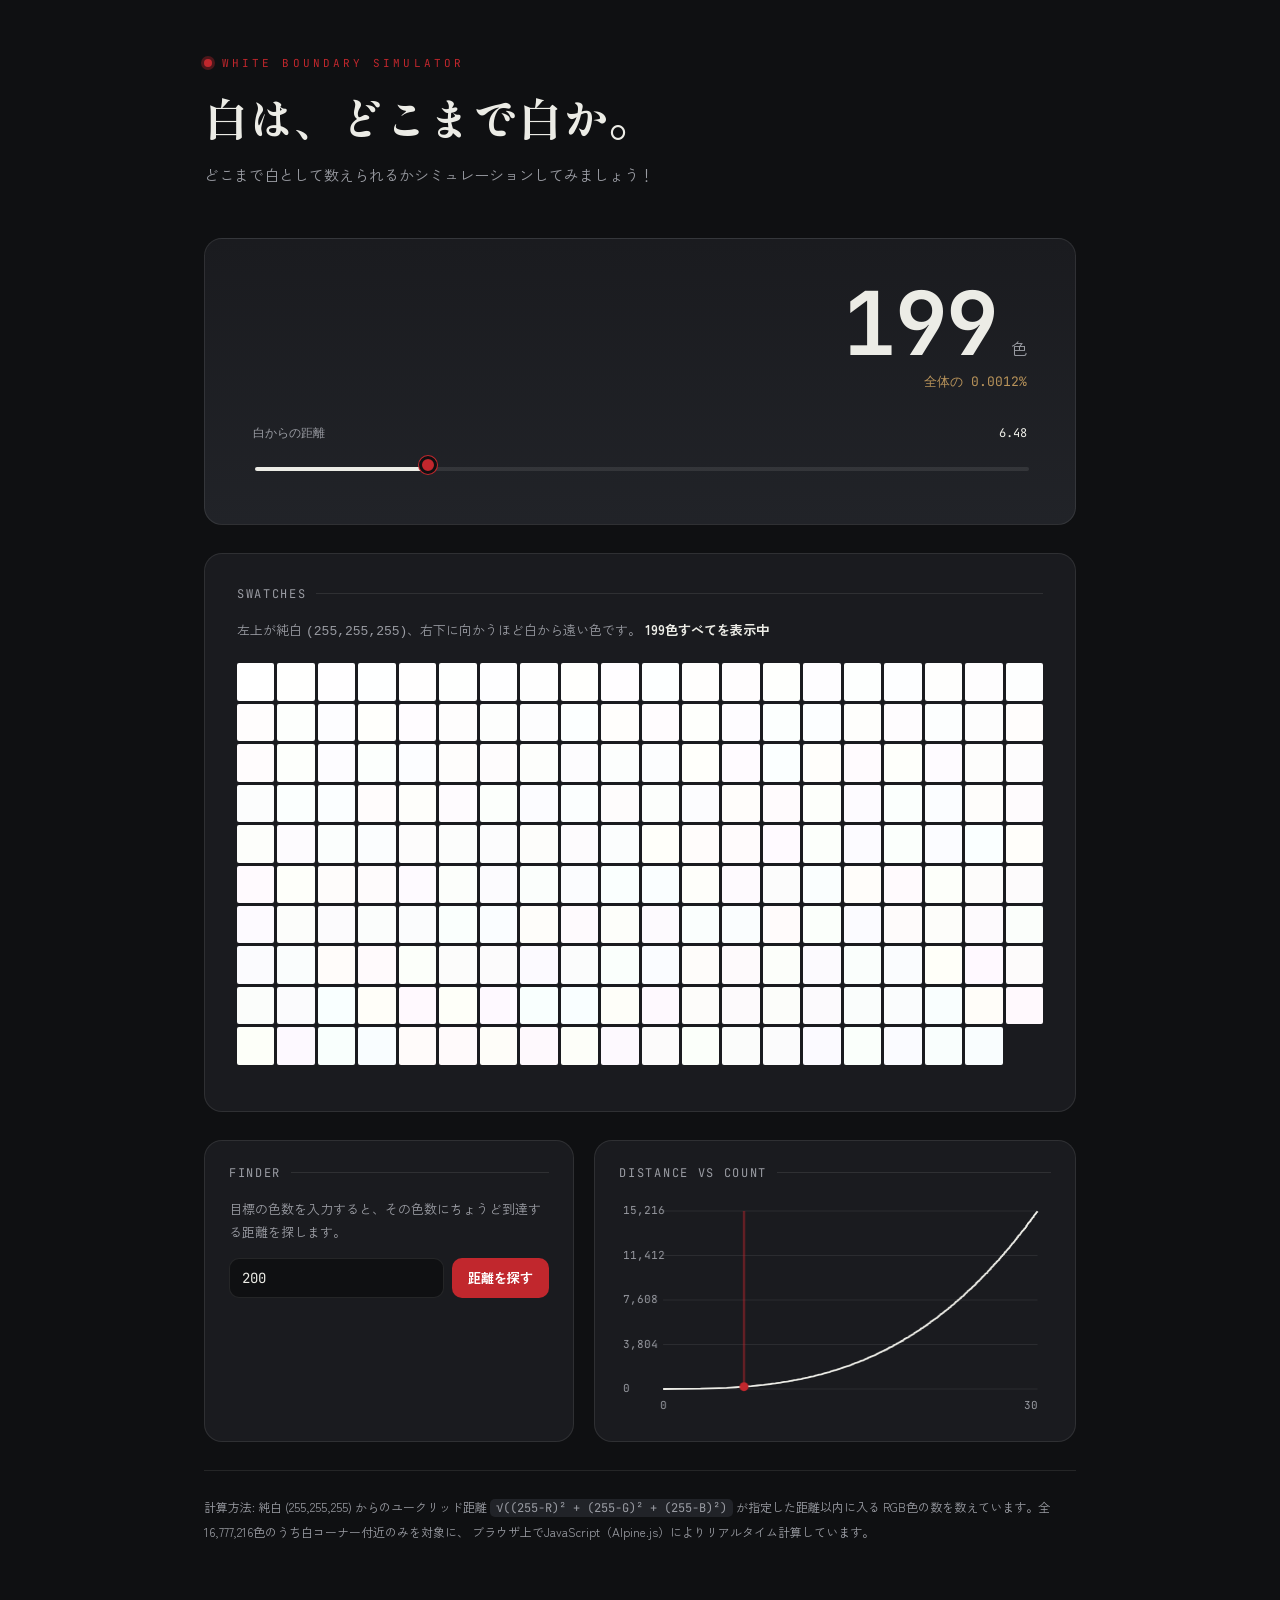
==== index.html @ 37ce2d46 "レイアウトの修正" ====
<!DOCTYPE html>
<html lang="ja">
<head>
  <meta charset="UTF-8">
  <meta name="viewport" content="width=device-width, initial-scale=1.0">
  <title>白の境界線シミュレータ</title>
  <link rel="stylesheet" href="style.css">
</head>

<body>
<div class="wrap" x-data="whiteApp()" x-init="init()">
  <div class="eyebrow">White Boundary Simulator</div>
  <h1>白は、どこまで白か。</h1>
  <p class="lede">
    どこまで白として数えられるかシミュレーションしてみましょう！
  </p>

  <div class="hero">
    <div class="counter-row">
      <div class="counter" x-text="count.toLocaleString('ja-JP')">1</div>
      <div class="counter-unit">色</div>
    </div>
    <div class="counter-sub" x-text="`全体の ${percentText}%`">全体の 0.0000060%</div>

    <div class="slider-block">
      <div class="slider-label">
        <span>白からの距離</span>
        <span x-text="dist.toFixed(2)">0.00</span>
      </div>
      <input type="range" min="0" :max="maxDist" step="0.05"
             x-model.number="dist" @input="update()"
             :style="`--fill:${dist/maxDist*100}%`">
    </div>


  </div>

  <div class="swatch-panel">
    <div class="section-title">Swatches</div>
    <p class="swatch-caption">
      左上が純白 <code>(255,255,255)</code>、右下に向かうほど白から遠い色です。
      <b x-text="renderNote"></b>
    </p>
    <div class="grid">
      <template x-for="cell in cells" :key="cell.r + '-' + cell.g + '-' + cell.b">
        <div class="cell" :style="`background: rgb(${cell.r},${cell.g},${cell.b})`"
             :title="`rgb(${cell.r},${cell.g},${cell.b}) 距離${cell.d.toFixed(2)}`"></div>
      </template>
    </div>
    <div class="more-note" x-text="moreNote"></div>
  </div>

  <div class="row">
    <div class="card">
      <div class="section-title">Finder</div>
      <p class="hint">目標の色数を入力すると、その色数にちょうど到達する距離を探します。</p>
      <div class="finder-form">
        <input type="number" x-model.number="targetInput" min="1" max="50000">
        <button @click="find()">距離を探す</button>
      </div>
      <div class="finder-result" x-html="findResult"></div>
    </div>

    <div class="card">
      <div class="section-title">Distance vs Count</div>
      <canvas x-ref="chart"></canvas>
    </div>
  </div>

  <footer>
    計算方法: 純白 (255,255,255) からのユークリッド距離
    <code>√((255-R)² + (255-G)² + (255-B)²)</code> が指定した距離以内に入る
    RGB色の数を数えています。全16,777,216色のうち白コーナー付近のみを対象に、
    ブラウザ上でJavaScript（Alpine.js）によりリアルタイム計算しています。
  </footer>

</div>

<script src="app.js"></script>

<!-- Alpine.js v3 (npm経由でビルドしたcdn.min.jsをそのままローカル配置。外部CDN不要で動作) -->
<script src="alpine.min.js"></script>

</body>
</html>
---- style.css ----
@import url('https://fonts.googleapis.com/css2?family=Shippori+Mincho:wght@500;700;800&family=Zen+Kaku+Gothic+New:wght@400;500;700&family=JetBrains+Mono:wght@400;500;700&display=swap');

:root{
  --ink:#0f1012;
  --panel:#1a1b1f;
  --panel-2:#212328;
  --line:rgba(255,255,255,0.09);
  --fg:#ecece6;
  --fg-dim:#9a9ca3;
  --hanko:#c1272d;
  --hanko-dim:rgba(193,39,45,0.35);
  --gold:#b8935a;
  --mono: 'JetBrains Mono', 'SF Mono', Menlo, Consolas, monospace;
  --serif: 'Shippori Mincho', 'Hiragino Mincho ProN', 'Yu Mincho', serif;
  --sans: 'Zen Kaku Gothic New', 'Hiragino Kaku Gothic ProN', 'Yu Gothic', sans-serif;
}

*{ box-sizing:border-box; }

html,body{
  margin:0;
  background:var(--ink);
  color:var(--fg);
  font-family:var(--sans);
  -webkit-font-smoothing:antialiased;
}

.wrap{
  max-width:920px;
  margin:0 auto;
  padding:56px 24px 80px;
}

/* ---- Header ---- */
.eyebrow{
  font-family:var(--mono);
  font-size:11px;
  letter-spacing:0.28em;
  color:var(--hanko);
  text-transform:uppercase;
  display:flex;
  align-items:center;
  gap:10px;
  margin-bottom:18px;
}
.eyebrow::before{
  content:"";
  width:8px;height:8px;
  border-radius:50%;
  background:var(--hanko);
  box-shadow:0 0 0 3px var(--hanko-dim);
}

h1{
  font-family:var(--serif);
  font-weight:800;
  font-size:clamp(28px, 5vw, 44px);
  line-height:1.35;
  margin:0 0 14px;
  letter-spacing:0.02em;
}
h1 em{
  font-style:normal;
  color:var(--hanko);
}

.lede{
  color:var(--fg-dim);
  font-size:15px;
  line-height:1.9;
  margin:0 0 48px;
}

/* ---- Hero counter ---- */
.hero{
  background:linear-gradient(180deg, var(--panel), var(--panel-2));
  border:1px solid var(--line);
  border-radius:18px;
  padding:40px clamp(20px,4vw,48px);
  margin-bottom:28px;
}

.counter-row{
  display:flex;
  align-items:baseline;
  justify-content:flex-end;
  gap:14px;
  flex-wrap:wrap;
  margin-bottom:6px;
}

.counter{
  font-family:var(--mono);
  font-weight:700;
  font-size:clamp(48px, 10vw, 88px);
  line-height:1;
  letter-spacing:-0.02em;
  font-variant-numeric:tabular-nums;
}

.counter-unit{
  font-family:var(--sans);
  font-size:16px;
  color:var(--fg-dim);
}

.counter-sub{
  font-family:var(--mono);
  font-size:13px;
  color:var(--gold);
  text-align:right;
  margin-bottom:34px;
}

.slider-block{
  margin-bottom:8px;
}
.slider-label{
  display:flex;
  justify-content:space-between;
  font-family:var(--mono);
  font-size:12px;
  color:var(--fg-dim);
  margin-bottom:10px;
}
.slider-label span:last-child{ color:var(--fg); }

input[type="range"]{
  -webkit-appearance:none;
  appearance:none;
  width:100%;
  height:4px;
  border-radius:2px;
  background:linear-gradient(90deg, var(--fg) 0%, var(--fg) var(--fill,50%), var(--line) var(--fill,50%), var(--line) 100%);
  outline:none;
  cursor:pointer;
}
input[type="range"]::-webkit-slider-thumb{
  -webkit-appearance:none;
  width:18px;height:18px;
  border-radius:50%;
  background:var(--hanko);
  border:3px solid var(--ink);
  box-shadow:0 0 0 1px var(--hanko);
  cursor:pointer;
  margin-top:-7px;
}
input[type="range"]::-moz-range-thumb{
  width:18px;height:18px;
  border-radius:50%;
  background:var(--hanko);
  border:3px solid var(--ink);
  box-shadow:0 0 0 1px var(--hanko);
  cursor:pointer;
}
input[type="range"]:focus-visible::-webkit-slider-thumb{
  outline:2px solid var(--gold);
  outline-offset:3px;
}

.presets{
  display:flex;
  gap:8px;
  margin-top:18px;
  flex-wrap:wrap;
}
.preset-btn{
  font-family:var(--mono);
  font-size:12px;
  color:var(--fg-dim);
  background:transparent;
  border:1px solid var(--line);
  border-radius:100px;
  padding:7px 14px;
  cursor:pointer;
  transition:border-color .15s, color .15s;
}
.preset-btn:hover, .preset-btn:focus-visible{
  border-color:var(--hanko);
  color:var(--fg);
  outline:none;
}

/* ---- Section titles ---- */
.section-title{
  display:flex;
  align-items:center;
  gap:10px;
  font-family:var(--mono);
  font-size:12px;
  letter-spacing:0.14em;
  color:var(--fg-dim);
  text-transform:uppercase;
  margin:0 0 16px;
}
.section-title::after{
  content:"";
  flex:1;
  height:1px;
  background:var(--line);
}

/* ---- Swatch grid ---- */
.swatch-panel{
  background:var(--panel);
  border:1px solid var(--line);
  border-radius:18px;
  padding:clamp(20px,4vw,32px);
  margin-bottom:28px;
}
.swatch-caption{
  color:var(--fg-dim);
  font-size:13px;
  line-height:1.8;
  margin:0 0 20px;
}
.swatch-caption b{ color:var(--fg); font-weight:600; }

.grid{
  display:grid;
  grid-template-columns:repeat(20, 1fr);
  gap:3px;
  overflow:hidden;
}
.cell{
  aspect-ratio:1/1;
  border-radius:2px;
}
.more-note{
  font-family:var(--mono);
  font-size:12px;
  color:var(--fg-dim);
  margin-top:14px;
}

/* ---- Finder + graph row ---- */
.row{
  display:grid;
  grid-template-columns:1fr 1.3fr;
  gap:20px;
  margin-bottom:28px;
}
@media (max-width:720px){
  .row{ grid-template-columns:1fr; }
  .grid{ grid-template-columns:repeat(16,1fr); }
}

.card{
  background:var(--panel);
  border:1px solid var(--line);
  border-radius:18px;
  padding:24px;
}

.finder-form{
  display:flex;
  gap:8px;
  margin-top:14px;
}
.finder-form input[type="number"]{
  flex:1;
  min-width:0;
  background:var(--ink);
  border:1px solid var(--line);
  border-radius:10px;
  padding:10px 12px;
  color:var(--fg);
  font-family:var(--mono);
  font-size:14px;
}
.finder-form input[type="number"]:focus-visible{
  outline:2px solid var(--gold);
  outline-offset:1px;
  border-color:var(--gold);
}
.finder-form button{
  font-family:var(--sans);
  font-weight:700;
  font-size:13px;
  background:var(--hanko);
  color:#fff;
  border:none;
  border-radius:10px;
  padding:10px 16px;
  cursor:pointer;
  transition:filter .15s;
}
.finder-form button:hover, .finder-form button:focus-visible{
  filter:brightness(1.12);
  outline:none;
}
.finder-result{
  margin-top:14px;
  font-family:var(--mono);
  font-size:13px;
  color:var(--fg-dim);
  min-height:20px;
}
.finder-result b{ color:var(--gold); }

canvas{
  width:100%;
  height:220px;
  display:block;
}

.card p.hint{
  color:var(--fg-dim);
  font-size:13px;
  line-height:1.8;
  margin:0;
}

footer{
  color:var(--fg-dim);
  font-size:12px;
  line-height:2;
  border-top:1px solid var(--line);
  padding-top:24px;
  margin-top:8px;
}
footer code{
  font-family:var(--mono);
  background:var(--panel-2);
  padding:1px 6px;
  border-radius:5px;
}

@media (prefers-reduced-motion: reduce){
  *{ transition:none !important; }
}
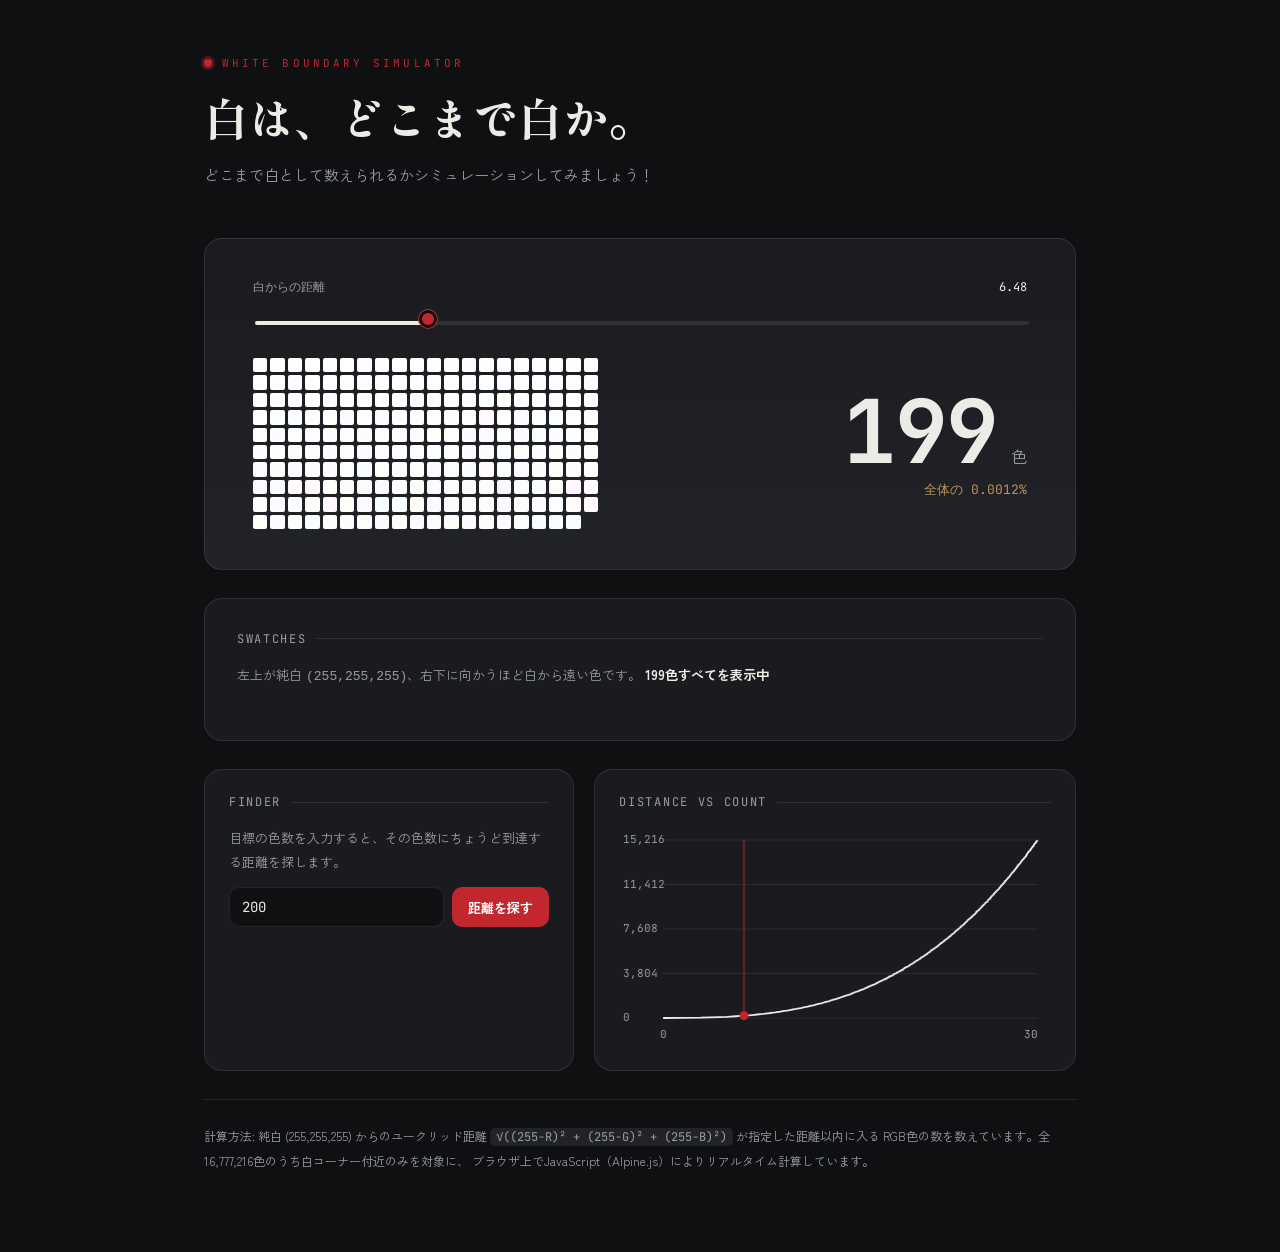
==== commit 56dc44b2: "レイアウトの変更" ====
--- a/index.html
+++ b/index.html
@@ -16,12 +16,6 @@
   </p>
 
   <div class="hero">
-    <div class="counter-row">
-      <div class="counter" x-text="count.toLocaleString('ja-JP')">1</div>
-      <div class="counter-unit">色</div>
-    </div>
-    <div class="counter-sub" x-text="`全体の ${percentText}%`">全体の 0.0000060%</div>
-
     <div class="slider-block">
       <div class="slider-label">
         <span>白からの距離</span>
@@ -32,7 +26,22 @@
              :style="`--fill:${dist/maxDist*100}%`">
     </div>
 
+    <div class="hero-top">
+      <div class="grid hero-grid">
+        <template x-for="cell in cells" :key="cell.r + '-' + cell.g + '-' + cell.b">
+          <div class="cell" :style="`background: rgb(${cell.r},${cell.g},${cell.b})`"
+               :title="`rgb(${cell.r},${cell.g},${cell.b}) 距離${cell.d.toFixed(2)}`"></div>
+        </template>
+      </div>
 
+      <div class="counter-block">
+        <div class="counter-row">
+          <div class="counter" x-text="count.toLocaleString('ja-JP')">1</div>
+          <div class="counter-unit">色</div>
+        </div>
+        <div class="counter-sub" x-text="`全体の ${percentText}%`">全体の 0.0000060%</div>
+      </div>
+    </div>
   </div>
 
   <div class="swatch-panel">
@@ -41,12 +50,6 @@
       左上が純白 <code>(255,255,255)</code>、右下に向かうほど白から遠い色です。
       <b x-text="renderNote"></b>
     </p>
-    <div class="grid">
-      <template x-for="cell in cells" :key="cell.r + '-' + cell.g + '-' + cell.b">
-        <div class="cell" :style="`background: rgb(${cell.r},${cell.g},${cell.b})`"
-             :title="`rgb(${cell.r},${cell.g},${cell.b}) 距離${cell.d.toFixed(2)}`"></div>
-      </template>
-    </div>
     <div class="more-note" x-text="moreNote"></div>
   </div>
 
--- a/style.css
+++ b/style.css
@@ -59,10 +59,6 @@
   margin:0 0 14px;
   letter-spacing:0.02em;
 }
-h1 em{
-  font-style:normal;
-  color:var(--hanko);
-}
 
 .lede{
   color:var(--fg-dim);
@@ -78,6 +74,21 @@
   border-radius:18px;
   padding:40px clamp(20px,4vw,48px);
   margin-bottom:28px;
+}
+
+.hero-top{
+  display:flex;
+  align-items:center;
+  gap:28px;
+  flex-wrap:wrap;
+}
+.hero-grid{
+  flex:1 1 320px;
+  grid-template-columns:repeat(20, 1fr);
+}
+.counter-block{
+  flex:0 0 auto;
+  margin-left:auto;
 }
 
 .counter-row{
@@ -96,6 +107,8 @@
   line-height:1;
   letter-spacing:-0.02em;
   font-variant-numeric:tabular-nums;
+  width:7ch;
+  text-align:right;
 }
 
 .counter-unit{
@@ -109,11 +122,10 @@
   font-size:13px;
   color:var(--gold);
   text-align:right;
-  margin-bottom:34px;
 }
 
 .slider-block{
-  margin-bottom:8px;
+  margin-bottom:28px;
 }
 .slider-label{
   display:flex;
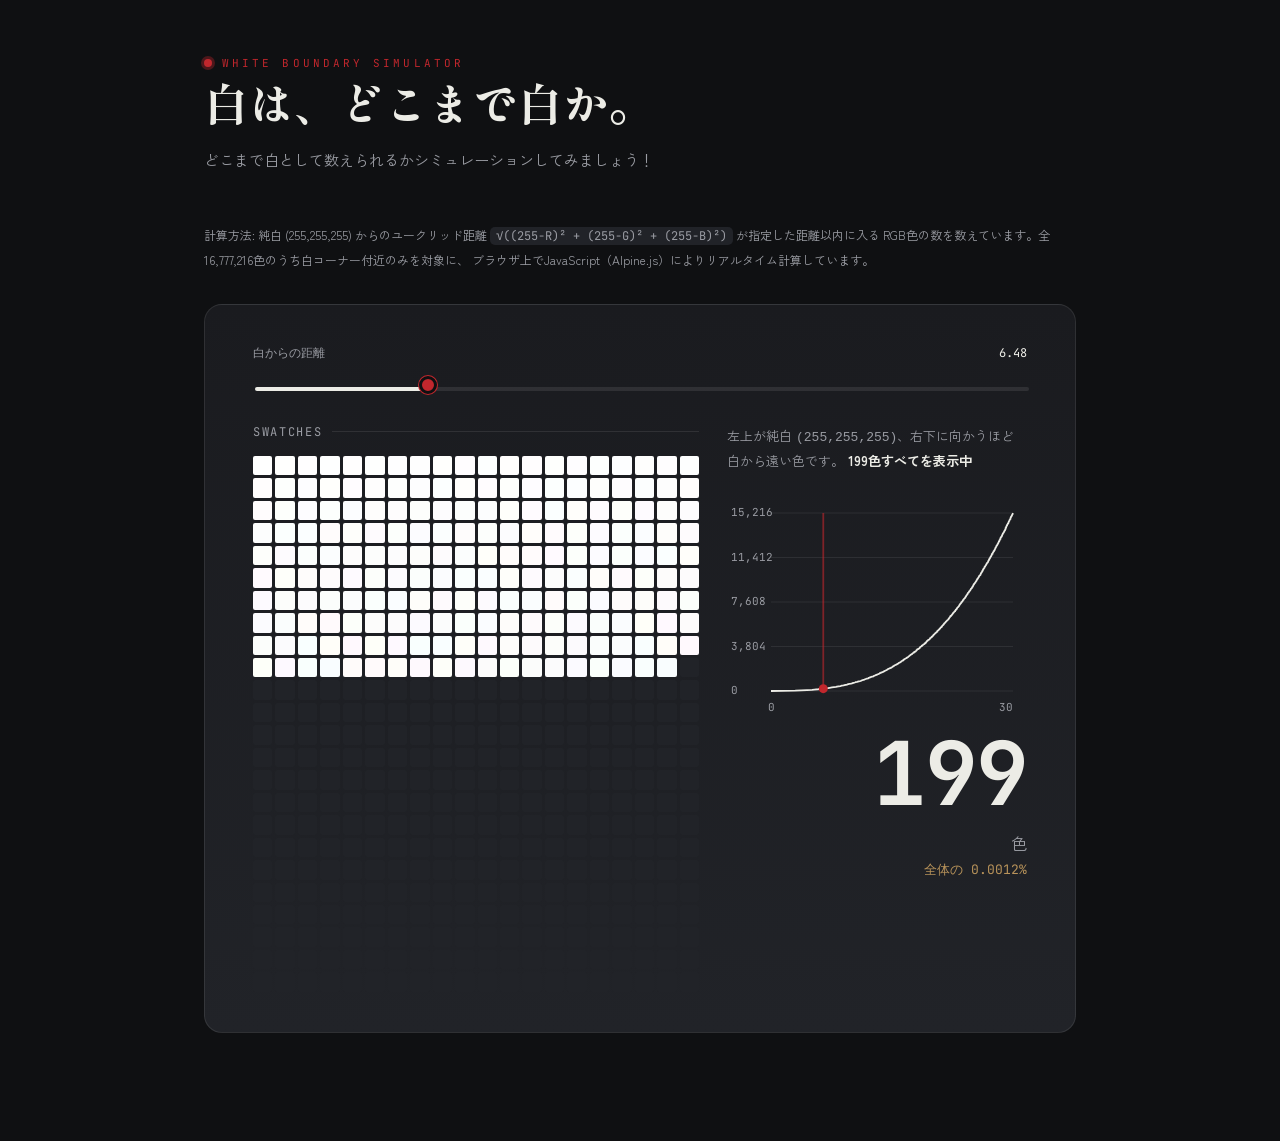
==== commit 5678ca51: "レイアウトの修正" ====
--- a/index.html
+++ b/index.html
@@ -15,6 +15,13 @@
     どこまで白として数えられるかシミュレーションしてみましょう！
   </p>
 
+  <footer>
+    計算方法: 純白 (255,255,255) からのユークリッド距離
+    <code>√((255-R)² + (255-G)² + (255-B)²)</code> が指定した距離以内に入る
+    RGB色の数を数えています。全16,777,216色のうち白コーナー付近のみを対象に、
+    ブラウザ上でJavaScript（Alpine.js）によりリアルタイム計算しています。
+  </footer>
+
   <div class="hero">
     <div class="slider-block">
       <div class="slider-label">
@@ -27,14 +34,24 @@
     </div>
 
     <div class="hero-top">
-      <div class="grid hero-grid">
-        <template x-for="cell in cells" :key="cell.r + '-' + cell.g + '-' + cell.b">
-          <div class="cell" :style="`background: rgb(${cell.r},${cell.g},${cell.b})`"
-               :title="`rgb(${cell.r},${cell.g},${cell.b}) 距離${cell.d.toFixed(2)}`"></div>
-        </template>
+      <div class="hero-grid-block">
+        <div class="section-title">Swatches</div>
+        <div class="grid hero-grid">
+          <template x-for="(cell, i) in displayCells" :key="i">
+            <div class="cell" :class="{ 'cell-empty': !cell }"
+                 :style="cell ? `background: rgb(${cell.r},${cell.g},${cell.b})` : ''"
+                 :title="cell ? `rgb(${cell.r},${cell.g},${cell.b}) 距離${cell.d.toFixed(2)}` : ''"></div>
+          </template>
+        </div>
       </div>
 
       <div class="counter-block">
+        <p class="swatch-caption">
+          左上が純白 <code>(255,255,255)</code>、右下に向かうほど白から遠い色です。
+          <b x-text="renderNote"></b>
+        </p>
+        <div class="more-note" x-text="moreNote"></div>
+        <canvas class="counter-chart" x-ref="chart"></canvas>
         <div class="counter-row">
           <div class="counter" x-text="count.toLocaleString('ja-JP')">1</div>
           <div class="counter-unit">色</div>
@@ -43,39 +60,6 @@
       </div>
     </div>
   </div>
-
-  <div class="swatch-panel">
-    <div class="section-title">Swatches</div>
-    <p class="swatch-caption">
-      左上が純白 <code>(255,255,255)</code>、右下に向かうほど白から遠い色です。
-      <b x-text="renderNote"></b>
-    </p>
-    <div class="more-note" x-text="moreNote"></div>
-  </div>
-
-  <div class="row">
-    <div class="card">
-      <div class="section-title">Finder</div>
-      <p class="hint">目標の色数を入力すると、その色数にちょうど到達する距離を探します。</p>
-      <div class="finder-form">
-        <input type="number" x-model.number="targetInput" min="1" max="50000">
-        <button @click="find()">距離を探す</button>
-      </div>
-      <div class="finder-result" x-html="findResult"></div>
-    </div>
-
-    <div class="card">
-      <div class="section-title">Distance vs Count</div>
-      <canvas x-ref="chart"></canvas>
-    </div>
-  </div>
-
-  <footer>
-    計算方法: 純白 (255,255,255) からのユークリッド距離
-    <code>√((255-R)² + (255-G)² + (255-B)²)</code> が指定した距離以内に入る
-    RGB色の数を数えています。全16,777,216色のうち白コーナー付近のみを対象に、
-    ブラウザ上でJavaScript（Alpine.js）によりリアルタイム計算しています。
-  </footer>
 
 </div>
 
--- a/style.css
+++ b/style.css
@@ -41,7 +41,7 @@
   display:flex;
   align-items:center;
   gap:10px;
-  margin-bottom:18px;
+  margin-bottom:3px;
 }
 .eyebrow::before{
   content:"";
@@ -78,17 +78,29 @@
 
 .hero-top{
   display:flex;
-  align-items:center;
+  align-items:flex-start;
   gap:28px;
   flex-wrap:wrap;
 }
+.hero-grid-block{
+  flex:1 1 320px;
+}
 .hero-grid{
-  flex:1 1 320px;
   grid-template-columns:repeat(20, 1fr);
 }
 .counter-block{
-  flex:0 0 auto;
+  display:flex;
+  flex-direction:column;
+  align-items:stretch;
+  flex:0 0 300px;
+  width:300px;
   margin-left:auto;
+}
+.counter-chart{
+  width:100%;
+  height:220px;
+  display:block;
+  margin-bottom:10px;
 }
 
 .counter-row{
@@ -213,13 +225,6 @@
 }
 
 /* ---- Swatch grid ---- */
-.swatch-panel{
-  background:var(--panel);
-  border:1px solid var(--line);
-  border-radius:18px;
-  padding:clamp(20px,4vw,32px);
-  margin-bottom:28px;
-}
 .swatch-caption{
   color:var(--fg-dim);
   font-size:13px;
@@ -238,22 +243,24 @@
   aspect-ratio:1/1;
   border-radius:2px;
 }
+.cell-empty{
+  background:var(--panel-2);
+}
 .more-note{
   font-family:var(--mono);
   font-size:12px;
   color:var(--fg-dim);
-  margin-top:14px;
-}
-
-/* ---- Finder + graph row ---- */
+  margin:-8px 0 14px;
+}
+
+/* ---- Finder row ---- */
 .row{
   display:grid;
-  grid-template-columns:1fr 1.3fr;
+  grid-template-columns:1fr;
   gap:20px;
   margin-bottom:28px;
 }
 @media (max-width:720px){
-  .row{ grid-template-columns:1fr; }
   .grid{ grid-template-columns:repeat(16,1fr); }
 }
 
@@ -310,12 +317,6 @@
 }
 .finder-result b{ color:var(--gold); }
 
-canvas{
-  width:100%;
-  height:220px;
-  display:block;
-}
-
 .card p.hint{
   color:var(--fg-dim);
   font-size:13px;
@@ -327,9 +328,9 @@
   color:var(--fg-dim);
   font-size:12px;
   line-height:2;
-  border-top:1px solid var(--line);
-  padding-top:24px;
-  margin-top:8px;
+  /* border-top:1px solid var(--line); */
+  padding-bottom:24px;
+  margin-bottom:8px;
 }
 footer code{
   font-family:var(--mono);
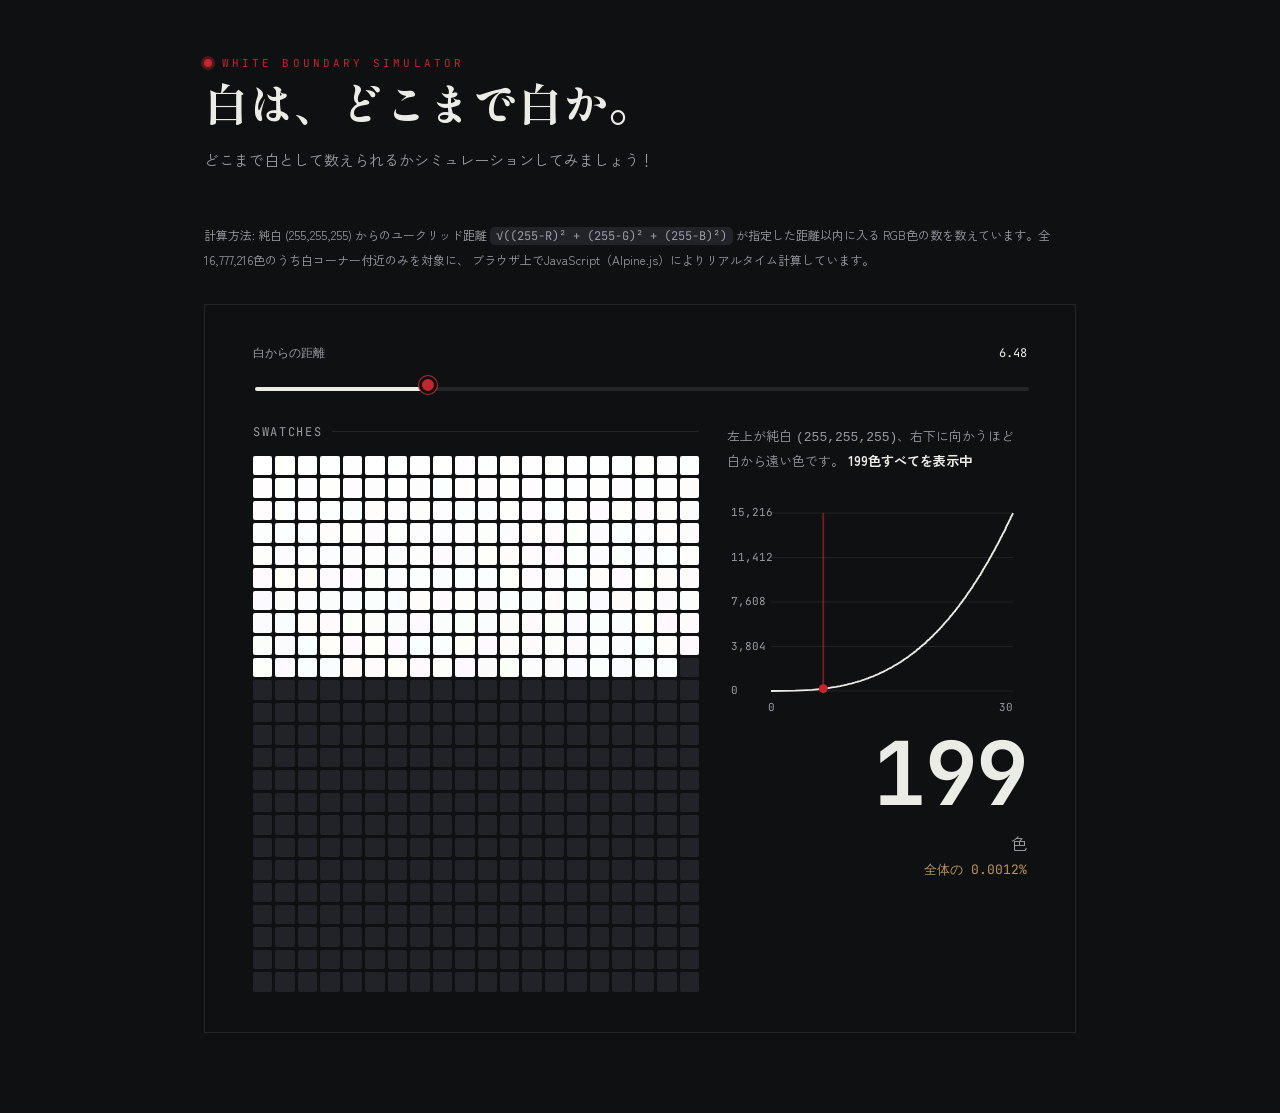
==== commit bb811c62: "スタイルの変更" ====
--- a/index.html
+++ b/index.html
@@ -60,7 +60,6 @@
       </div>
     </div>
   </div>
-
 </div>
 
 <script src="app.js"></script>
--- a/style.css
+++ b/style.css
@@ -69,11 +69,8 @@
 
 /* ---- Hero counter ---- */
 .hero{
-  background:linear-gradient(180deg, var(--panel), var(--panel-2));
   border:1px solid var(--line);
-  border-radius:18px;
   padding:40px clamp(20px,4vw,48px);
-  margin-bottom:28px;
 }
 
 .hero-top{
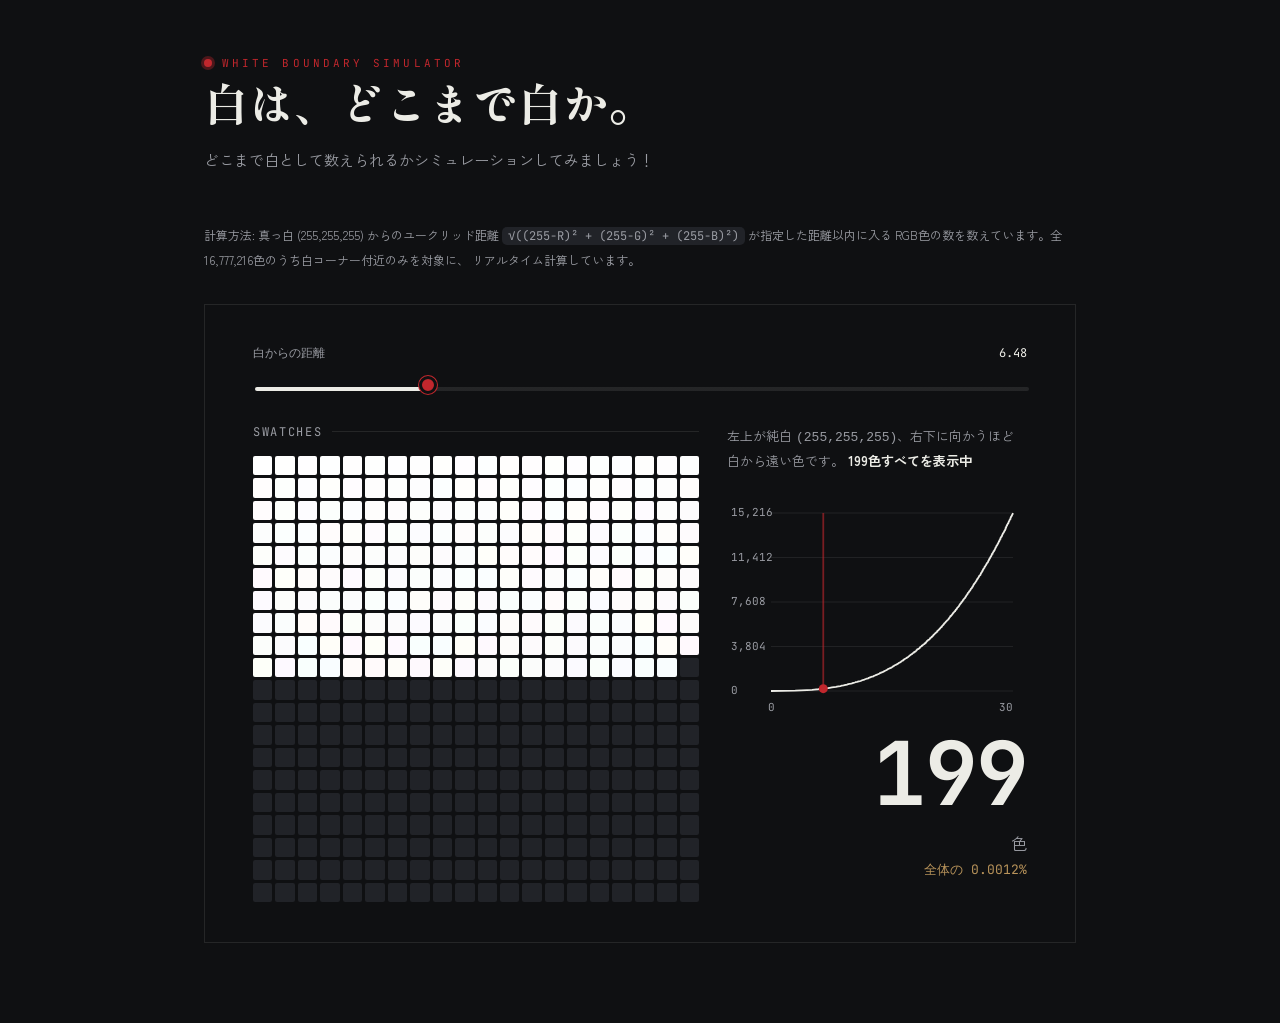
==== commit 0f58b85c: "レイアウトの修正" ====
--- a/index.html
+++ b/index.html
@@ -16,10 +16,10 @@
   </p>
 
   <footer>
-    計算方法: 純白 (255,255,255) からのユークリッド距離
+    計算方法: 真っ白 (255,255,255) からのユークリッド距離
     <code>√((255-R)² + (255-G)² + (255-B)²)</code> が指定した距離以内に入る
     RGB色の数を数えています。全16,777,216色のうち白コーナー付近のみを対象に、
-    ブラウザ上でJavaScript（Alpine.js）によりリアルタイム計算しています。
+    リアルタイム計算しています。
   </footer>
 
   <div class="hero">
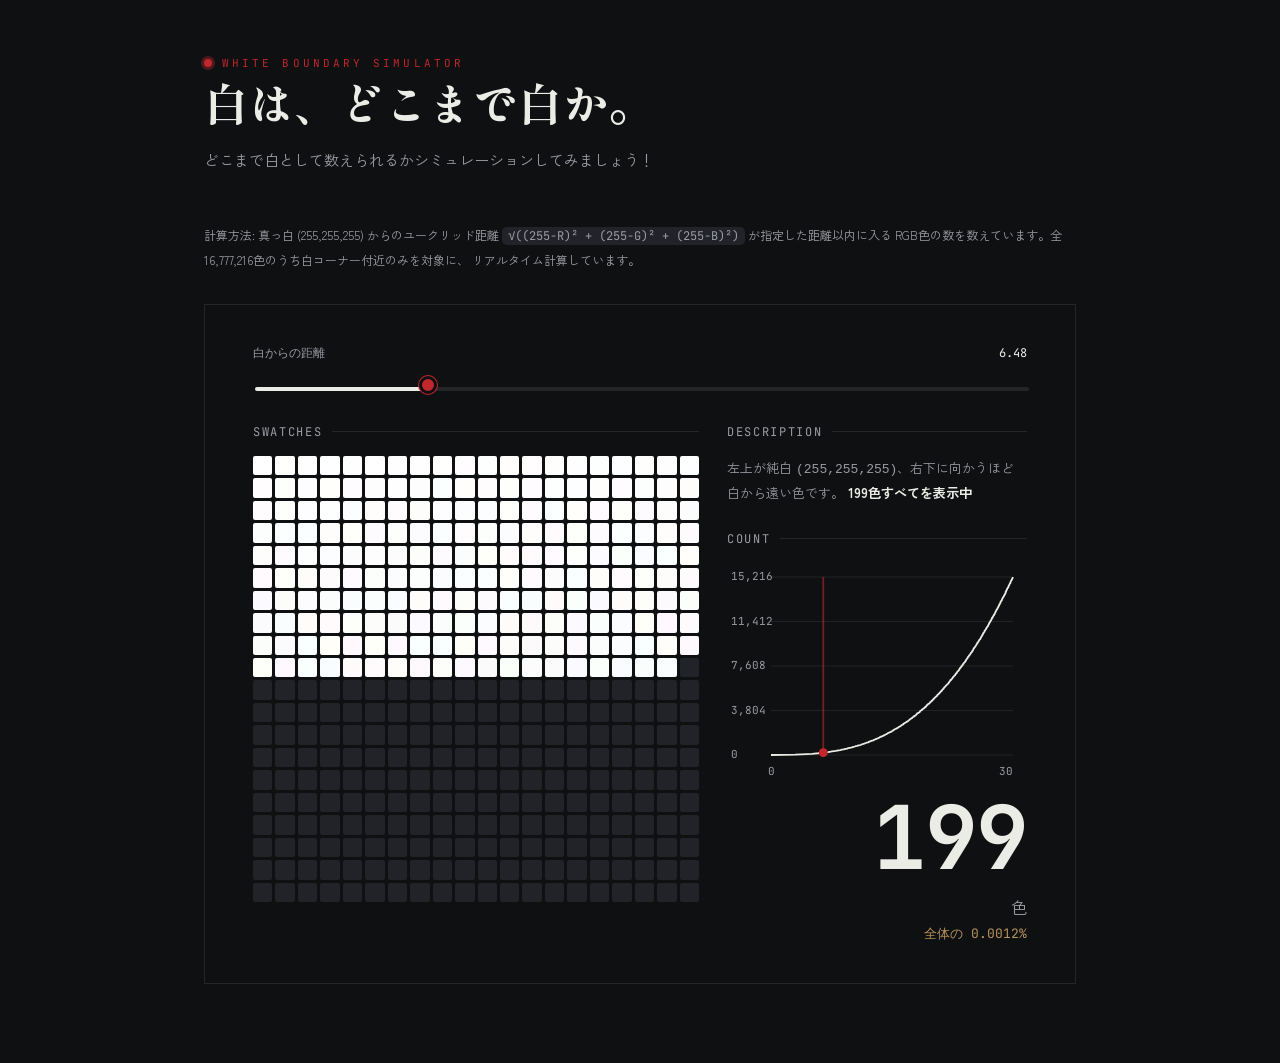
==== commit 777c9a87: "レイアウト修正" ====
--- a/index.html
+++ b/index.html
@@ -46,11 +46,14 @@
       </div>
 
       <div class="counter-block">
+        <div class="section-title">Description</div>
         <p class="swatch-caption">
           左上が純白 <code>(255,255,255)</code>、右下に向かうほど白から遠い色です。
           <b x-text="renderNote"></b>
         </p>
         <div class="more-note" x-text="moreNote"></div>
+
+        <div class="section-title">Count</div>
         <canvas class="counter-chart" x-ref="chart"></canvas>
         <div class="counter-row">
           <div class="counter" x-text="count.toLocaleString('ja-JP')">1</div>
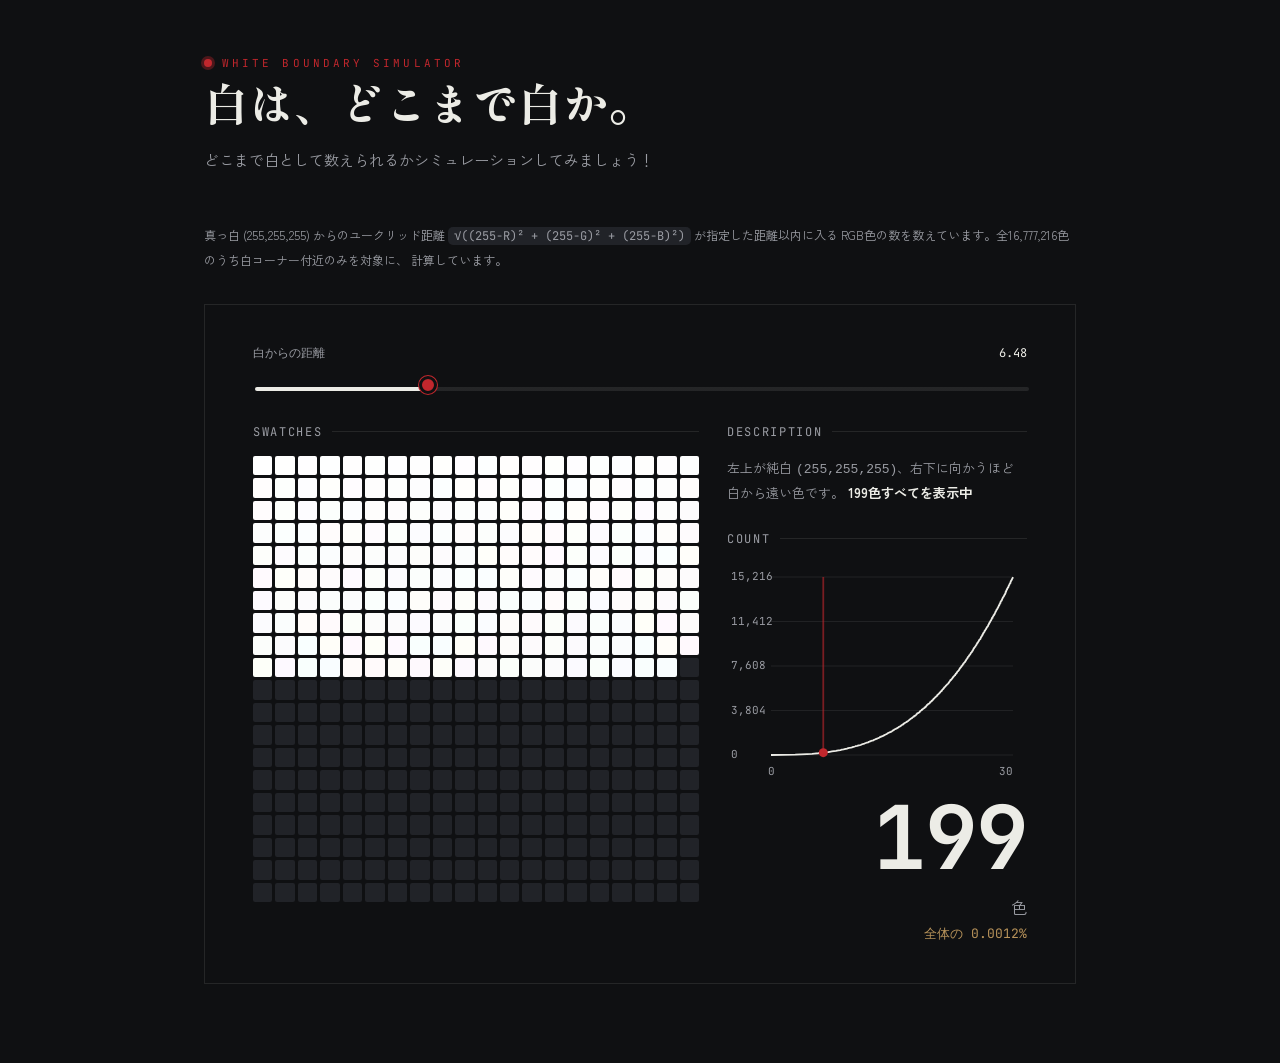
==== commit b3c774f8: "レイアウトの修正" ====
--- a/index.html
+++ b/index.html
@@ -15,12 +15,12 @@
     どこまで白として数えられるかシミュレーションしてみましょう！
   </p>
 
-  <footer>
-    計算方法: 真っ白 (255,255,255) からのユークリッド距離
+  <p class="note">
+    真っ白 (255,255,255) からのユークリッド距離
     <code>√((255-R)² + (255-G)² + (255-B)²)</code> が指定した距離以内に入る
     RGB色の数を数えています。全16,777,216色のうち白コーナー付近のみを対象に、
-    リアルタイム計算しています。
-  </footer>
+    計算しています。
+  </p>
 
   <div class="hero">
     <div class="slider-block">
--- a/style.css
+++ b/style.css
@@ -321,7 +321,7 @@
   margin:0;
 }
 
-footer{
+.note{
   color:var(--fg-dim);
   font-size:12px;
   line-height:2;
@@ -329,7 +329,7 @@
   padding-bottom:24px;
   margin-bottom:8px;
 }
-footer code{
+.note code{
   font-family:var(--mono);
   background:var(--panel-2);
   padding:1px 6px;
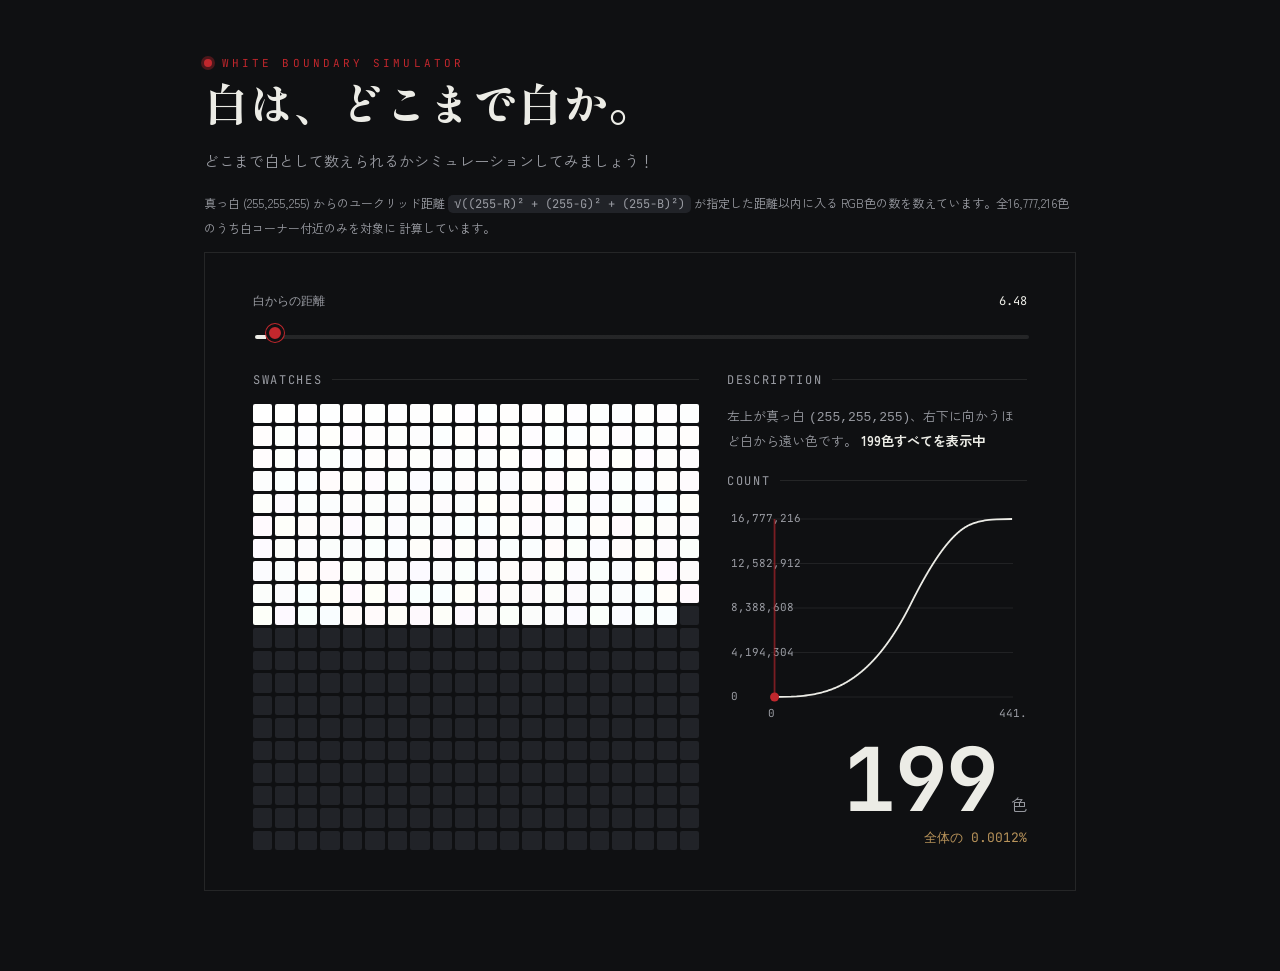
==== commit 043c35ea: "色の範囲をすべてに" ====
--- a/index.html
+++ b/index.html
@@ -18,7 +18,7 @@
   <p class="note">
     真っ白 (255,255,255) からのユークリッド距離
     <code>√((255-R)² + (255-G)² + (255-B)²)</code> が指定した距離以内に入る
-    RGB色の数を数えています。全16,777,216色のうち白コーナー付近のみを対象に、
+    RGB色の数を数えています。全16,777,216色のうち白コーナー付近のみを対象に
     計算しています。
   </p>
 
@@ -48,15 +48,14 @@
       <div class="counter-block">
         <div class="section-title">Description</div>
         <p class="swatch-caption">
-          左上が純白 <code>(255,255,255)</code>、右下に向かうほど白から遠い色です。
+          左上が真っ白 <code>(255,255,255)</code>、右下に向かうほど白から遠い色です。
           <b x-text="renderNote"></b>
         </p>
-        <div class="more-note" x-text="moreNote"></div>
 
         <div class="section-title">Count</div>
         <canvas class="counter-chart" x-ref="chart"></canvas>
         <div class="counter-row">
-          <div class="counter" x-text="count.toLocaleString('ja-JP')">1</div>
+          <div class="counter" :style="`font-size:${counterFontSize}px`" x-text="count.toLocaleString('ja-JP')">1</div>
           <div class="counter-unit">色</div>
         </div>
         <div class="counter-sub" x-text="`全体の ${percentText}%`">全体の 0.0000060%</div>
--- a/style.css
+++ b/style.css
@@ -64,7 +64,6 @@
   color:var(--fg-dim);
   font-size:15px;
   line-height:1.9;
-  margin:0 0 48px;
 }
 
 /* ---- Hero counter ---- */
@@ -112,11 +111,12 @@
 .counter{
   font-family:var(--mono);
   font-weight:700;
-  font-size:clamp(48px, 10vw, 88px);
+  font-size:56px;
   line-height:1;
   letter-spacing:-0.02em;
   font-variant-numeric:tabular-nums;
-  width:7ch;
+  max-width:100%;
+  white-space:nowrap;
   text-align:right;
 }
 
@@ -243,12 +243,6 @@
 .cell-empty{
   background:var(--panel-2);
 }
-.more-note{
-  font-family:var(--mono);
-  font-size:12px;
-  color:var(--fg-dim);
-  margin:-8px 0 14px;
-}
 
 /* ---- Finder row ---- */
 .row{
@@ -325,9 +319,6 @@
   color:var(--fg-dim);
   font-size:12px;
   line-height:2;
-  /* border-top:1px solid var(--line); */
-  padding-bottom:24px;
-  margin-bottom:8px;
 }
 .note code{
   font-family:var(--mono);
